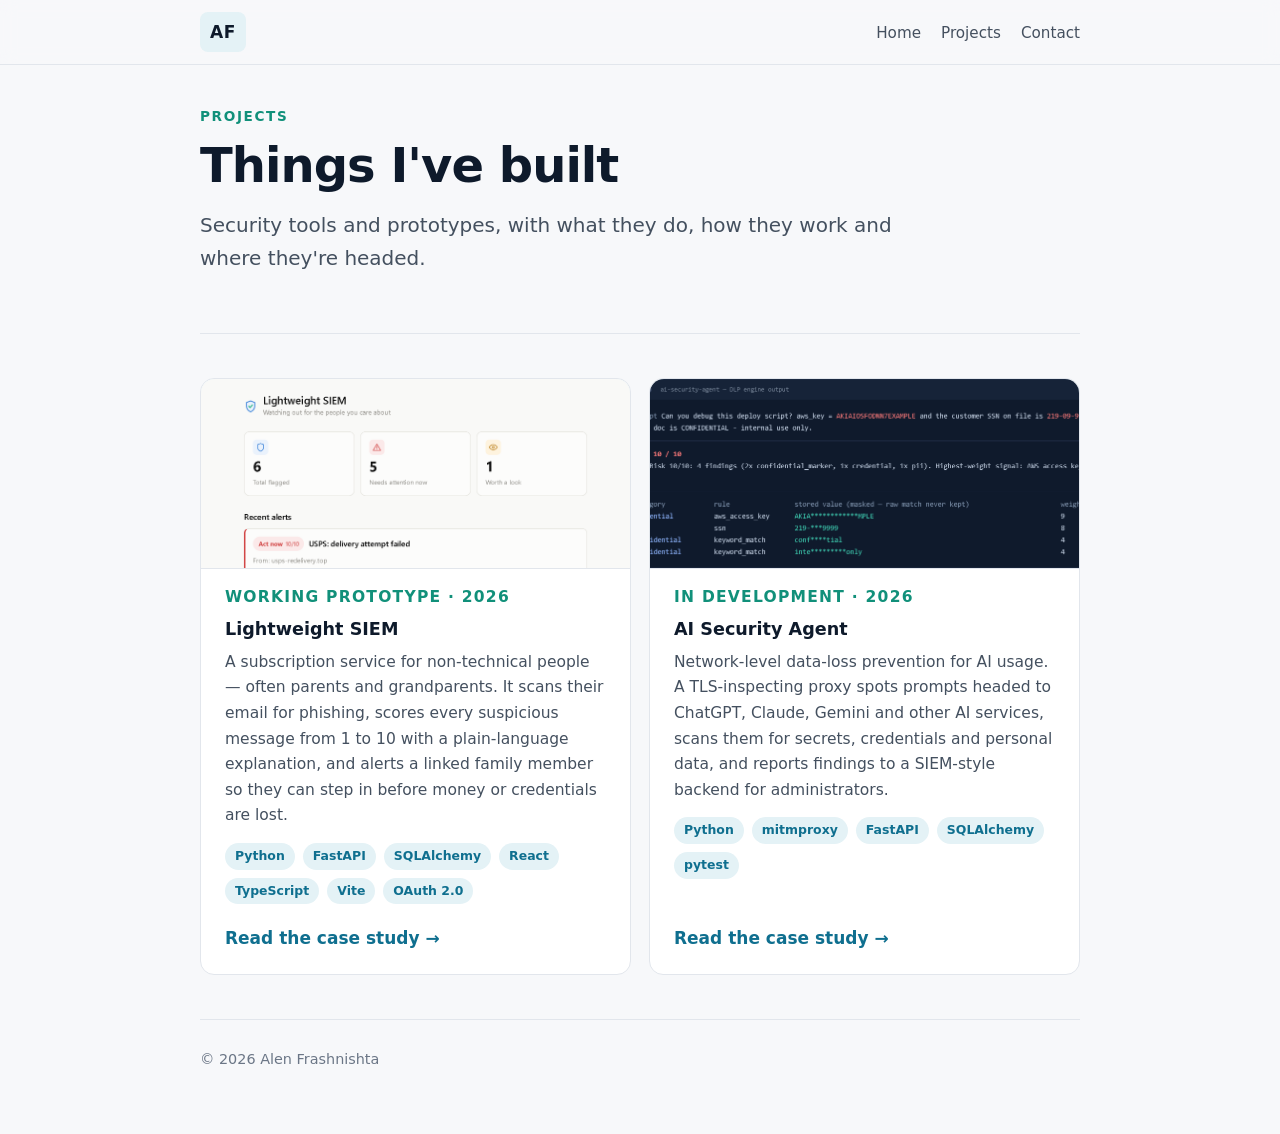
==== projects/index.html @ 6290de43 "Initial portfolio site Static HTML/CSS portfolio with a data-driven projects section: one JSON file " ====
<!doctype html>
<html lang="en">
<head>
  <meta charset="utf-8">
  <meta name="viewport" content="width=device-width, initial-scale=1">
  <meta http-equiv="Content-Security-Policy" content="default-src &#x27;none&#x27;; style-src &#x27;self&#x27;; img-src &#x27;self&#x27; data:; base-uri &#x27;none&#x27;; form-action &#x27;none&#x27;">
  <meta name="referrer" content="no-referrer">
  <title>Projects — Alen Frashnishta</title>
  <meta name="description" content="Security tools and prototypes by Alen Frashnishta.">
  <link rel="icon" href="../favicon.svg" type="image/svg+xml">
  <link rel="stylesheet" href="../styles.css">
</head>
<body>
  <a class="skip" href="#main">Skip to content</a>
  <header class="top">
    <nav class="wrap nav" aria-label="Primary">
      <a class="brand" href="../index.html">AF</a>
      <ul>
        <li><a href="../index.html">Home</a></li>
        <li><a href="../projects/index.html">Projects</a></li>
        <li><a href="../index.html#contact">Contact</a></li>
      </ul>
    </nav>
  </header>
  <main id="main">
    <section class="wrap pagehead">
      <p class="eyebrow">Projects</p>
      <h1>Things I've built</h1>
      <p class="lead">Security tools and prototypes, with what they do, how they work and where they're headed.</p>
    </section>
    <section class="wrap">
      <div class="cards">
        <article class="card">
          <a class="card-thumb" href="../projects/lightweight-siem/index.html" tabindex="-1" aria-hidden="true"><img src="../assets/projects/lightweight-siem/dashboard-light.png" alt="Lightweight SIEM dashboard in light mode showing summary tiles and a list of flagged emails with severity badges." width="1800" height="2180" loading="lazy"></a>
          <p class="status">Working prototype · 2026</p>
          <h3><a href="../projects/lightweight-siem/index.html">Lightweight SIEM</a></h3>
          <p>A subscription service for non-technical people — often parents and grandparents. It scans their email for phishing, scores every suspicious message from 1 to 10 with a plain-language explanation, and alerts a linked family member so they can step in before money or credentials are lost.</p>
          <p class="tags"><span>Python</span><span>FastAPI</span><span>SQLAlchemy</span><span>React</span><span>TypeScript</span><span>Vite</span><span>OAuth 2.0</span></p>
          <a class="more" href="../projects/lightweight-siem/index.html">Read the case study →</a>
        </article>
        <article class="card">
          <a class="card-thumb" href="../projects/ai-security-agent/index.html" tabindex="-1" aria-hidden="true"><img src="../assets/projects/ai-security-agent/dlp-engine-output.png" alt="Terminal output showing a prompt containing a fake AWS key and SSN, scored 10 out of 10, with each finding listed using a masked value." width="1960" height="762" loading="lazy"></a>
          <p class="status">In development · 2026</p>
          <h3><a href="../projects/ai-security-agent/index.html">AI Security Agent</a></h3>
          <p>Network-level data-loss prevention for AI usage. A TLS-inspecting proxy spots prompts headed to ChatGPT, Claude, Gemini and other AI services, scans them for secrets, credentials and personal data, and reports findings to a SIEM-style backend for administrators.</p>
          <p class="tags"><span>Python</span><span>mitmproxy</span><span>FastAPI</span><span>SQLAlchemy</span><span>pytest</span></p>
          <a class="more" href="../projects/ai-security-agent/index.html">Read the case study →</a>
        </article>
      </div>
    </section>
  </main>
  <footer class="wrap foot">
    <p>© 2026 Alen Frashnishta</p>
  </footer>
</body>
</html>
---- styles.css ----
:root {
  color-scheme: light;
  --bg: #f7f8fa;
  --surface: #ffffff;
  --ink: #0e1a2b;
  --ink-2: #44505f;
  --muted: #6b7686;
  --line: #e2e6ec;
  --accent: #0f6f8f;
  --accent-ink: #ffffff;
  --accent-soft: #e4f2f6;
  --teal: #11907a;
  --sans: system-ui, -apple-system, "Segoe UI", Roboto, sans-serif;
}

@media (prefers-color-scheme: dark) {
  :root {
    color-scheme: dark;
    --bg: #0b1320;
    --surface: #121c2d;
    --ink: #eef2f7;
    --ink-2: #b9c3d1;
    --muted: #8593a6;
    --line: #223049;
    --accent: #4cc3e0;
    --accent-ink: #06202b;
    --accent-soft: #11303d;
    --teal: #3fd1b4;
  }
}

* { box-sizing: border-box; }
html { scroll-behavior: smooth; scroll-padding-top: 72px; }
body {
  margin: 0;
  background: var(--bg);
  color: var(--ink-2);
  font: 17px/1.65 var(--sans);
  -webkit-font-smoothing: antialiased;
}
.wrap { width: min(100% - 40px, 880px); margin-inline: auto; }
a { color: var(--accent); }
a:focus-visible, .btn:focus-visible { outline: 3px solid var(--accent); outline-offset: 3px; border-radius: 4px; }
.skip { position: absolute; left: -999px; top: 8px; background: var(--surface); padding: 8px 14px; border-radius: 6px; z-index: 10; }
.skip:focus { left: 8px; }

h1, h2, h3 { color: var(--ink); line-height: 1.2; margin: 0; }
h2 { font-size: 1.5rem; margin-bottom: 20px; letter-spacing: -0.01em; }
h2::after { content: ""; display: block; width: 36px; height: 3px; background: var(--teal); border-radius: 2px; margin-top: 10px; }
h3 { font-size: 1.1rem; }
section { padding-block: 44px; border-top: 1px solid var(--line); }
section.hero { border-top: 0; }
p { margin: 0 0 14px; }

/* Nav */
.top { position: sticky; top: 0; z-index: 5; background: color-mix(in srgb, var(--bg) 88%, transparent); backdrop-filter: blur(8px); border-bottom: 1px solid var(--line); }
.nav { display: flex; align-items: center; justify-content: space-between; padding-block: 12px; }
.brand { font-weight: 800; letter-spacing: .04em; color: var(--ink); text-decoration: none; background: var(--accent-soft); padding: 6px 10px; border-radius: 8px; }
.nav ul { display: flex; gap: 20px; list-style: none; margin: 0; padding: 0; flex-wrap: wrap; }
.nav ul a { color: var(--ink-2); text-decoration: none; font-size: .95rem; }
.nav ul a:hover { color: var(--accent); }

/* Hero */
.hero { padding-block: 72px 56px; }
.eyebrow { color: var(--teal); font-weight: 700; text-transform: uppercase; letter-spacing: .12em; font-size: .85rem; margin-bottom: 10px; }
.hero h1 { font-size: clamp(2.2rem, 6vw, 3.6rem); letter-spacing: -0.03em; margin-bottom: 18px; }
.lead { font-size: 1.25rem; color: var(--ink-2); max-width: 36em; }
.stats { list-style: none; padding: 0; margin: 32px 0; display: grid; grid-template-columns: repeat(auto-fit, minmax(150px, 1fr)); gap: 12px; }
.stats li { background: var(--surface); border: 1px solid var(--line); border-radius: 12px; padding: 16px; display: flex; flex-direction: column; }
.stats strong { font-size: 1.7rem; color: var(--ink); line-height: 1.1; }
.stats span { font-size: .85rem; color: var(--muted); margin-top: 4px; }
.cta { display: flex; flex-wrap: wrap; gap: 12px; margin-top: 8px; }
.btn { display: inline-block; padding: 11px 20px; border-radius: 10px; border: 1px solid var(--line); background: var(--surface); color: var(--ink); text-decoration: none; font-weight: 600; font-size: .98rem; }
.btn:hover { border-color: var(--accent); }
.btn.primary { background: var(--accent); color: var(--accent-ink); border-color: var(--accent); }

/* Experience */
.job { background: var(--surface); border: 1px solid var(--line); border-radius: 14px; padding: 22px 24px; margin-bottom: 18px; }
.job header { margin-bottom: 12px; }
.org { color: var(--accent); font-weight: 600; }
.meta { color: var(--muted); font-size: .92rem; margin: 4px 0 0; }
.job ul { margin: 0; padding-left: 1.2em; }
.job li { margin-bottom: 8px; }
.job li::marker { color: var(--teal); }

/* Projects */
.cards { display: grid; grid-template-columns: repeat(auto-fit, minmax(280px, 1fr)); gap: 18px; }
.card { background: var(--surface); border: 1px solid var(--line); border-radius: 14px; padding: 22px 24px; display: flex; flex-direction: column; }
.card h3 { margin-bottom: 10px; }
.card p { font-size: .97rem; }
.tags { display: flex; flex-wrap: wrap; gap: 8px; }
.tags span { background: var(--accent-soft); color: var(--accent); font-size: .78rem; font-weight: 600; padding: 3px 10px; border-radius: 999px; }

.card h3 a { color: var(--ink); text-decoration: none; }
.card h3 a:hover { color: var(--accent); }
.card-thumb { display: block; margin: -22px -24px 16px; height: 190px; overflow: hidden; border-radius: 14px 14px 0 0; border-bottom: 1px solid var(--line); background: var(--accent-soft); }
.card-thumb img { width: 100%; height: 100%; object-fit: cover; object-position: top; display: block; }
.card .more { margin-top: auto; padding-top: 6px; font-weight: 600; text-decoration: none; }
.card .more:hover { text-decoration: underline; }
.status { color: var(--teal); font-weight: 700; font-size: .8rem; text-transform: uppercase; letter-spacing: .08em; margin-bottom: 8px; }
.all { margin: 22px 0 0; font-weight: 600; }

/* Project pages */
.pagehead { padding-top: 40px; border-top: 0; }
.pagehead h1 { font-size: clamp(2rem, 5vw, 3rem); letter-spacing: -0.02em; margin-bottom: 14px; }
.crumbs { color: var(--muted); font-size: .92rem; margin: 28px 0 0; }
.crumbs a { color: var(--muted); }
.project > section:first-of-type { border-top: 1px solid var(--line); margin-top: 28px; }
.bullets { padding-left: 1.2em; margin: 0; }
.bullets li { margin-bottom: 8px; }
.bullets li::marker { color: var(--teal); }
.gallery { display: grid; grid-template-columns: repeat(auto-fit, minmax(280px, 1fr)); gap: 22px; align-items: start; }
.shot { margin: 0; }
.shot.wide { grid-column: 1 / -1; }
.shot img { width: 100%; height: auto; display: block; border: 1px solid var(--line); border-radius: 12px; background: var(--surface); }
.shot figcaption { color: var(--muted); font-size: .9rem; margin-top: 10px; }

/* Skills */
.skills { display: grid; grid-template-columns: repeat(auto-fit, minmax(300px, 1fr)); gap: 14px 28px; margin: 0; }
.skills dt { color: var(--ink); font-weight: 700; font-size: .95rem; }
.skills dd { margin: 2px 0 0; font-size: .95rem; color: var(--ink-2); }

/* Credentials */
.cols { display: grid; grid-template-columns: repeat(auto-fit, minmax(280px, 1fr)); gap: 28px; }
.cols h3 { margin-bottom: 12px; }
.plain { list-style: none; padding: 0; margin: 0; }
.plain li { padding: 10px 0; border-bottom: 1px solid var(--line); }
.plain li strong { color: var(--ink); }
.plain li span { display: block; color: var(--muted); font-size: .88rem; }

.foot { padding-block: 28px 48px; border-top: 1px solid var(--line); color: var(--muted); font-size: .9rem; }

@media (max-width: 560px) {
  body { font-size: 16px; }
  .nav ul { gap: 12px; font-size: .9rem; }
  .hero { padding-block: 44px 32px; }
}

@media print {
  .top, .cta { display: none; }
  body { background: #fff; color: #000; }
}
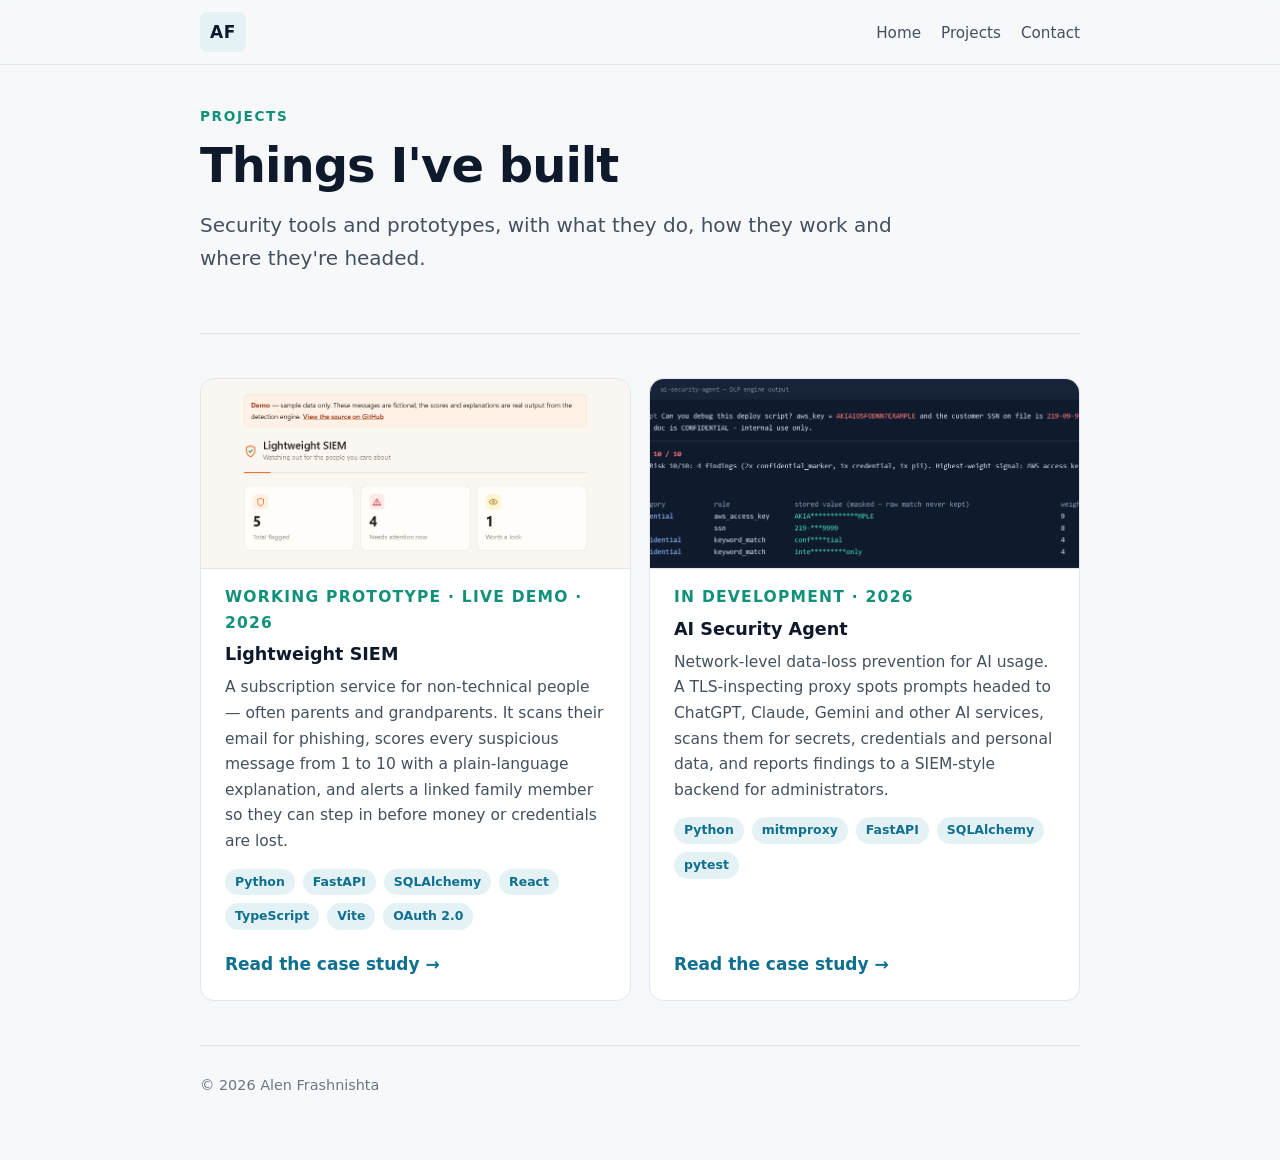
==== commit 5f8d4f8e: "Lightweight SIEM: link live demo, refresh screenshots with orange theme Co-Authored-By: Claude Opus " ====
--- a/projects/index.html
+++ b/projects/index.html
@@ -31,8 +31,8 @@
     <section class="wrap">
       <div class="cards">
         <article class="card">
-          <a class="card-thumb" href="../projects/lightweight-siem/index.html" tabindex="-1" aria-hidden="true"><img src="../assets/projects/lightweight-siem/dashboard-light.png" alt="Lightweight SIEM dashboard in light mode showing summary tiles and a list of flagged emails with severity badges." width="1800" height="2180" loading="lazy"></a>
-          <p class="status">Working prototype · 2026</p>
+          <a class="card-thumb" href="../projects/lightweight-siem/index.html" tabindex="-1" aria-hidden="true"><img src="../assets/projects/lightweight-siem/dashboard-light.png" alt="Lightweight SIEM dashboard in light mode showing summary tiles and a list of flagged emails with severity badges." width="1800" height="3564" loading="lazy"></a>
+          <p class="status">Working prototype · live demo · 2026</p>
           <h3><a href="../projects/lightweight-siem/index.html">Lightweight SIEM</a></h3>
           <p>A subscription service for non-technical people — often parents and grandparents. It scans their email for phishing, scores every suspicious message from 1 to 10 with a plain-language explanation, and alerts a linked family member so they can step in before money or credentials are lost.</p>
           <p class="tags"><span>Python</span><span>FastAPI</span><span>SQLAlchemy</span><span>React</span><span>TypeScript</span><span>Vite</span><span>OAuth 2.0</span></p>
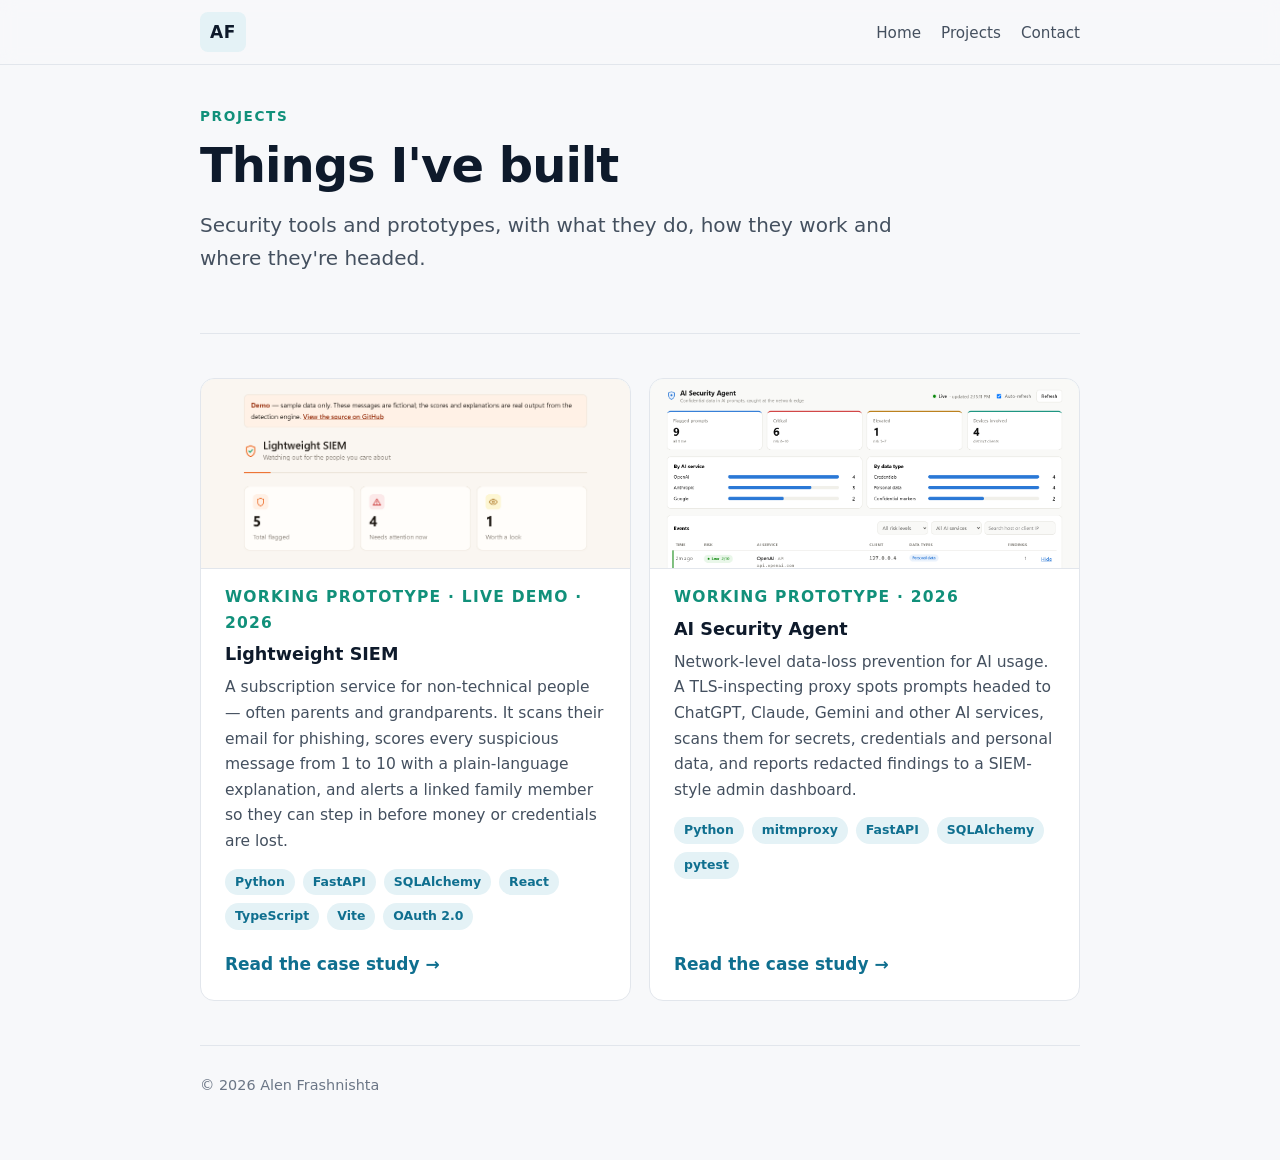
==== commit 81f353ac: "AI Security Agent: admin dashboard screenshots, live-traffic validation, updated architecture Co-Aut" ====
--- a/projects/index.html
+++ b/projects/index.html
@@ -39,10 +39,10 @@
           <a class="more" href="../projects/lightweight-siem/index.html">Read the case study →</a>
         </article>
         <article class="card">
-          <a class="card-thumb" href="../projects/ai-security-agent/index.html" tabindex="-1" aria-hidden="true"><img src="../assets/projects/ai-security-agent/dlp-engine-output.png" alt="Terminal output showing a prompt containing a fake AWS key and SSN, scored 10 out of 10, with each finding listed using a masked value." width="1960" height="762" loading="lazy"></a>
-          <p class="status">In development · 2026</p>
+          <a class="card-thumb" href="../projects/ai-security-agent/index.html" tabindex="-1" aria-hidden="true"><img src="../assets/projects/ai-security-agent/dashboard-light.png" alt="AI Security Agent admin dashboard in light mode: summary tiles, breakdown by AI service and data type, and a table of flagged prompts with risk badges." width="2560" height="2300" loading="lazy"></a>
+          <p class="status">Working prototype · 2026</p>
           <h3><a href="../projects/ai-security-agent/index.html">AI Security Agent</a></h3>
-          <p>Network-level data-loss prevention for AI usage. A TLS-inspecting proxy spots prompts headed to ChatGPT, Claude, Gemini and other AI services, scans them for secrets, credentials and personal data, and reports findings to a SIEM-style backend for administrators.</p>
+          <p>Network-level data-loss prevention for AI usage. A TLS-inspecting proxy spots prompts headed to ChatGPT, Claude, Gemini and other AI services, scans them for secrets, credentials and personal data, and reports redacted findings to a SIEM-style admin dashboard.</p>
           <p class="tags"><span>Python</span><span>mitmproxy</span><span>FastAPI</span><span>SQLAlchemy</span><span>pytest</span></p>
           <a class="more" href="../projects/ai-security-agent/index.html">Read the case study →</a>
         </article>
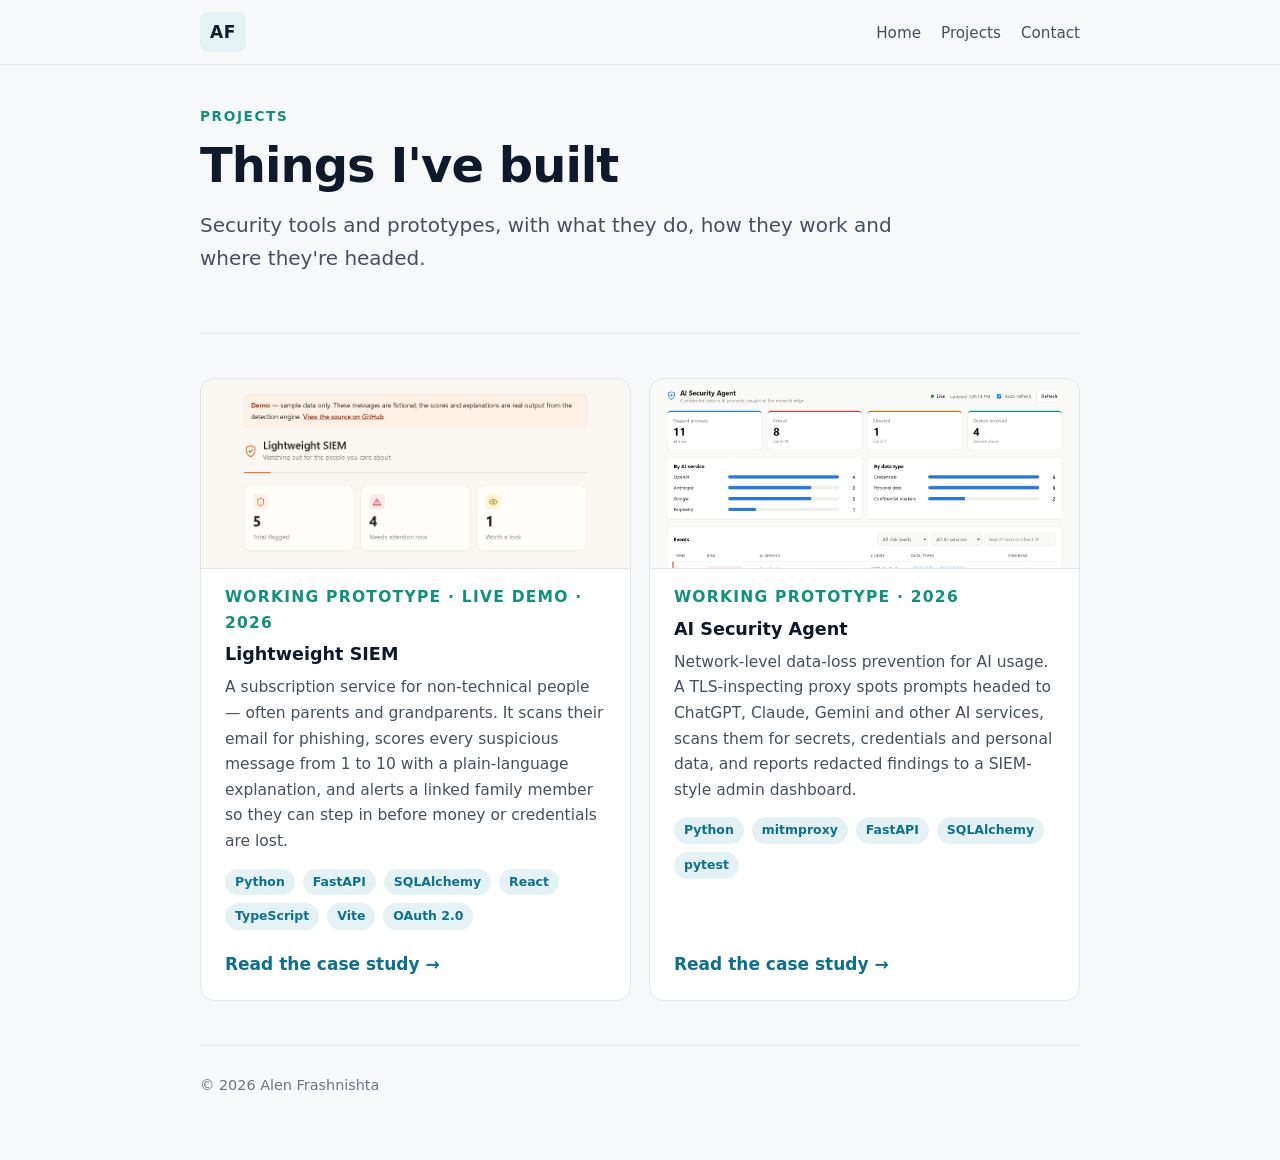
==== commit 513b3b3c: "AI Security Agent: browser web-UI findings, coverage table, refreshed dashboard shots - New Coverage" ====
--- a/projects/index.html
+++ b/projects/index.html
@@ -39,7 +39,7 @@
           <a class="more" href="../projects/lightweight-siem/index.html">Read the case study →</a>
         </article>
         <article class="card">
-          <a class="card-thumb" href="../projects/ai-security-agent/index.html" tabindex="-1" aria-hidden="true"><img src="../assets/projects/ai-security-agent/dashboard-light.png" alt="AI Security Agent admin dashboard in light mode: summary tiles, breakdown by AI service and data type, and a table of flagged prompts with risk badges." width="2560" height="2300" loading="lazy"></a>
+          <a class="card-thumb" href="../projects/ai-security-agent/index.html" tabindex="-1" aria-hidden="true"><img src="../assets/projects/ai-security-agent/dashboard-light.png" alt="AI Security Agent admin dashboard in light mode: summary tiles, breakdown by AI service and data type, and a table of flagged prompts with risk badges." width="2560" height="2500" loading="lazy"></a>
           <p class="status">Working prototype · 2026</p>
           <h3><a href="../projects/ai-security-agent/index.html">AI Security Agent</a></h3>
           <p>Network-level data-loss prevention for AI usage. A TLS-inspecting proxy spots prompts headed to ChatGPT, Claude, Gemini and other AI services, scans them for secrets, credentials and personal data, and reports redacted findings to a SIEM-style admin dashboard.</p>
--- a/styles.css
+++ b/styles.css
@@ -115,6 +115,20 @@
 .shot img { width: 100%; height: auto; display: block; border: 1px solid var(--line); border-radius: 12px; background: var(--surface); }
 .shot figcaption { color: var(--muted); font-size: .9rem; margin-top: 10px; }
 
+.table-scroll { overflow-x: auto; position: relative; }
+.coverage { width: 100%; border-collapse: collapse; min-width: 640px; font-size: .93rem; }
+.coverage th, .coverage td { text-align: left; padding: 10px 12px; border-bottom: 1px solid var(--line); vertical-align: top; }
+.coverage thead th { font-size: .75rem; text-transform: uppercase; letter-spacing: .06em; color: var(--muted); }
+.coverage tbody th { color: var(--ink); font-weight: 600; white-space: nowrap; }
+.cov { display: inline-block; padding: 2px 10px; border-radius: 999px; font-size: .78rem; font-weight: 700; white-space: nowrap; }
+.cov--verified { background: #e1f4e1; color: #0a6b0a; }
+.cov--unverified { background: #fdf0d5; color: #8a5a00; }
+.cov--unsupported { background: var(--accent-soft); color: var(--muted); }
+@media (prefers-color-scheme: dark) {
+  .cov--verified { background: #12291a; color: #5fd35f; }
+  .cov--unverified { background: #332708; color: #fab219; }
+}
+
 /* Skills */
 .skills { display: grid; grid-template-columns: repeat(auto-fit, minmax(300px, 1fr)); gap: 14px 28px; margin: 0; }
 .skills dt { color: var(--ink); font-weight: 700; font-size: .95rem; }
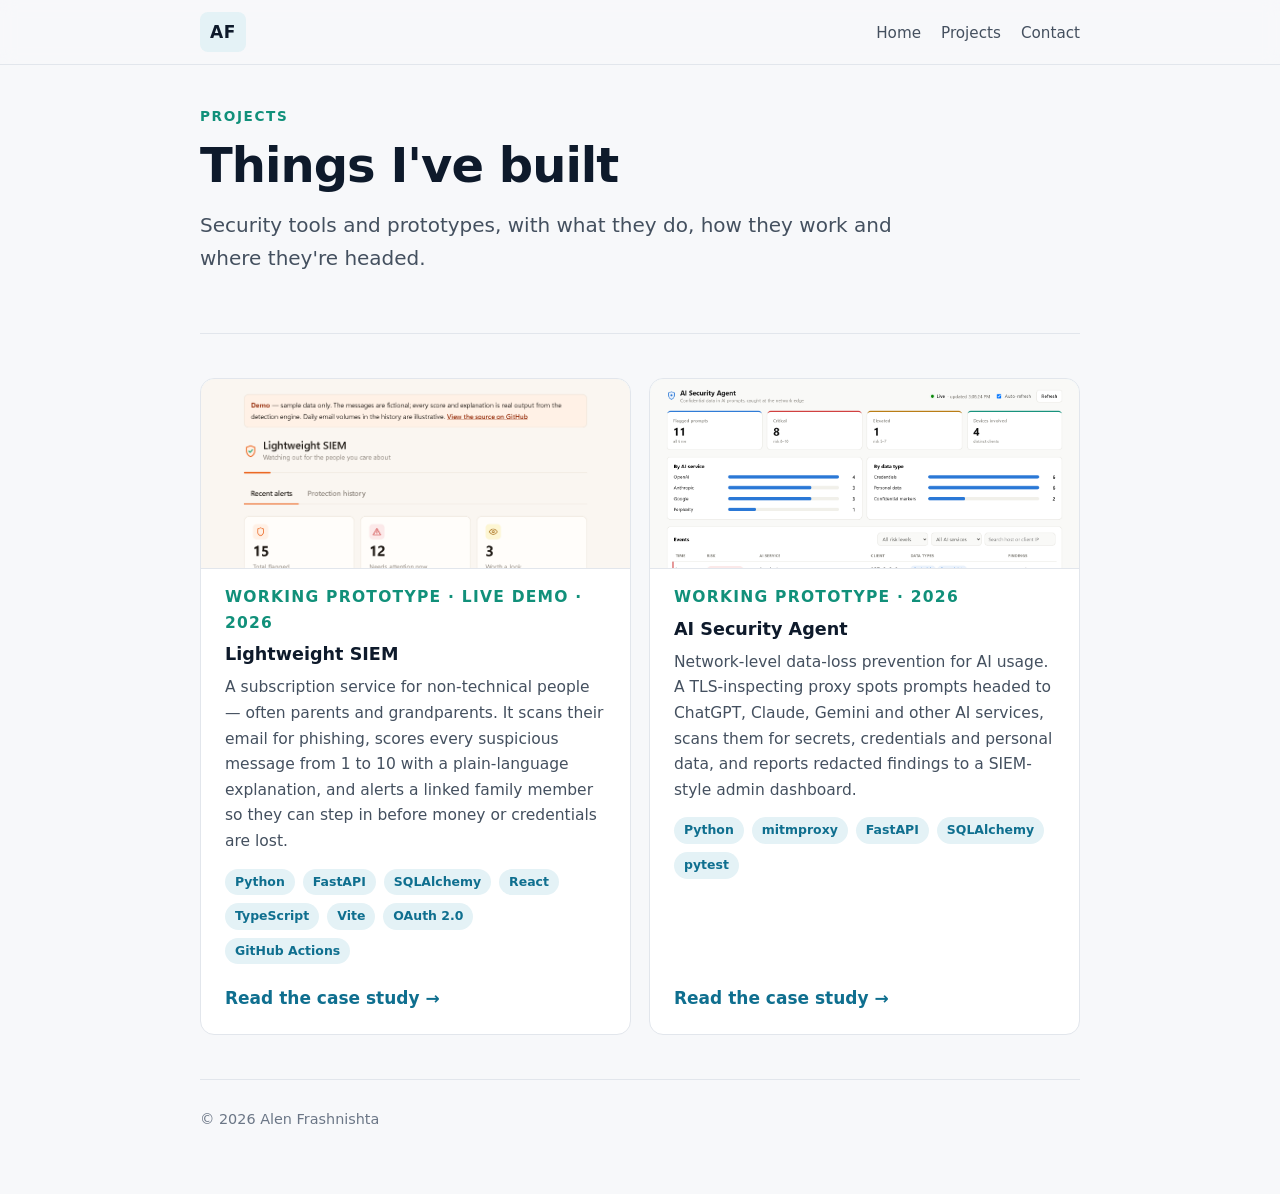
==== commit 30df8d61: "Lightweight SIEM: protection history, scam detection, new screenshots Co-Authored-By: Claude Opus 5." ====
--- a/projects/index.html
+++ b/projects/index.html
@@ -31,11 +31,11 @@
     <section class="wrap">
       <div class="cards">
         <article class="card">
-          <a class="card-thumb" href="../projects/lightweight-siem/index.html" tabindex="-1" aria-hidden="true"><img src="../assets/projects/lightweight-siem/dashboard-light.png" alt="Lightweight SIEM dashboard in light mode showing summary tiles and a list of flagged emails with severity badges." width="1800" height="3564" loading="lazy"></a>
+          <a class="card-thumb" href="../projects/lightweight-siem/index.html" tabindex="-1" aria-hidden="true"><img src="../assets/projects/lightweight-siem/dashboard-light.png" alt="Lightweight SIEM dashboard in light mode showing summary tiles and a list of flagged emails with severity badges, including bank, delivery, gift-card and fake-renewal scams." width="1800" height="2600" loading="lazy"></a>
           <p class="status">Working prototype · live demo · 2026</p>
           <h3><a href="../projects/lightweight-siem/index.html">Lightweight SIEM</a></h3>
           <p>A subscription service for non-technical people — often parents and grandparents. It scans their email for phishing, scores every suspicious message from 1 to 10 with a plain-language explanation, and alerts a linked family member so they can step in before money or credentials are lost.</p>
-          <p class="tags"><span>Python</span><span>FastAPI</span><span>SQLAlchemy</span><span>React</span><span>TypeScript</span><span>Vite</span><span>OAuth 2.0</span></p>
+          <p class="tags"><span>Python</span><span>FastAPI</span><span>SQLAlchemy</span><span>React</span><span>TypeScript</span><span>Vite</span><span>OAuth 2.0</span><span>GitHub Actions</span></p>
           <a class="more" href="../projects/lightweight-siem/index.html">Read the case study →</a>
         </article>
         <article class="card">
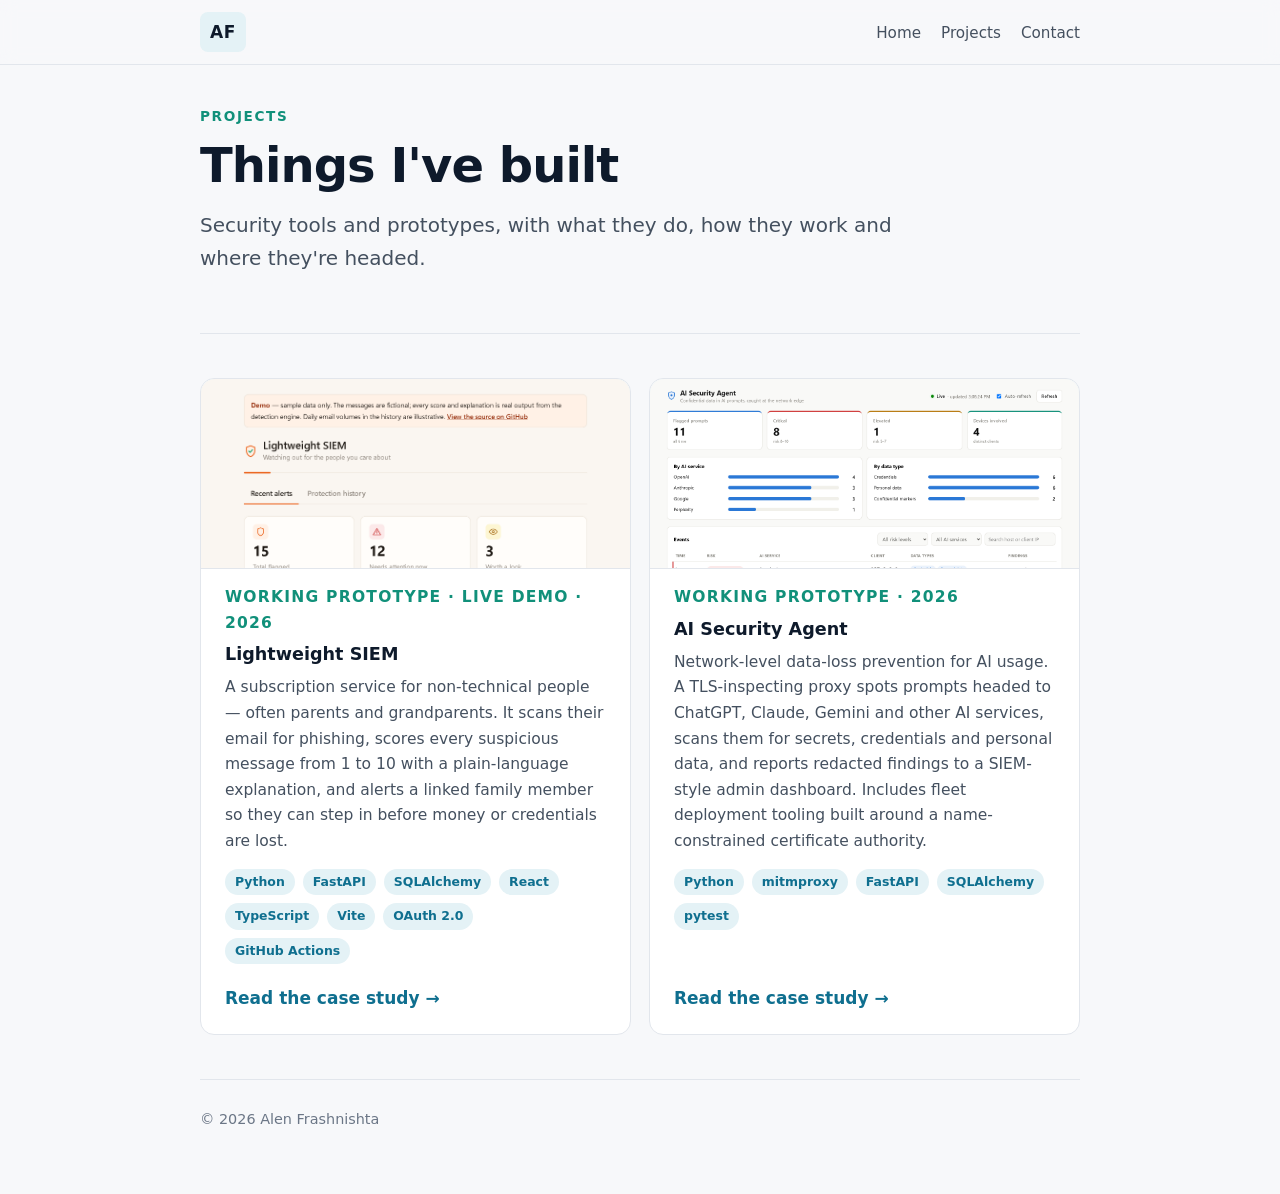
==== commit 4379b823: "AI Security Agent: deployment tooling case study, name-constraint test and rollout diagram Co-Author" ====
--- a/projects/index.html
+++ b/projects/index.html
@@ -42,7 +42,7 @@
           <a class="card-thumb" href="../projects/ai-security-agent/index.html" tabindex="-1" aria-hidden="true"><img src="../assets/projects/ai-security-agent/dashboard-light.png" alt="AI Security Agent admin dashboard in light mode: summary tiles, breakdown by AI service and data type, and a table of flagged prompts with risk badges." width="2560" height="2500" loading="lazy"></a>
           <p class="status">Working prototype · 2026</p>
           <h3><a href="../projects/ai-security-agent/index.html">AI Security Agent</a></h3>
-          <p>Network-level data-loss prevention for AI usage. A TLS-inspecting proxy spots prompts headed to ChatGPT, Claude, Gemini and other AI services, scans them for secrets, credentials and personal data, and reports redacted findings to a SIEM-style admin dashboard.</p>
+          <p>Network-level data-loss prevention for AI usage. A TLS-inspecting proxy spots prompts headed to ChatGPT, Claude, Gemini and other AI services, scans them for secrets, credentials and personal data, and reports redacted findings to a SIEM-style admin dashboard. Includes fleet deployment tooling built around a name-constrained certificate authority.</p>
           <p class="tags"><span>Python</span><span>mitmproxy</span><span>FastAPI</span><span>SQLAlchemy</span><span>pytest</span></p>
           <a class="more" href="../projects/ai-security-agent/index.html">Read the case study →</a>
         </article>
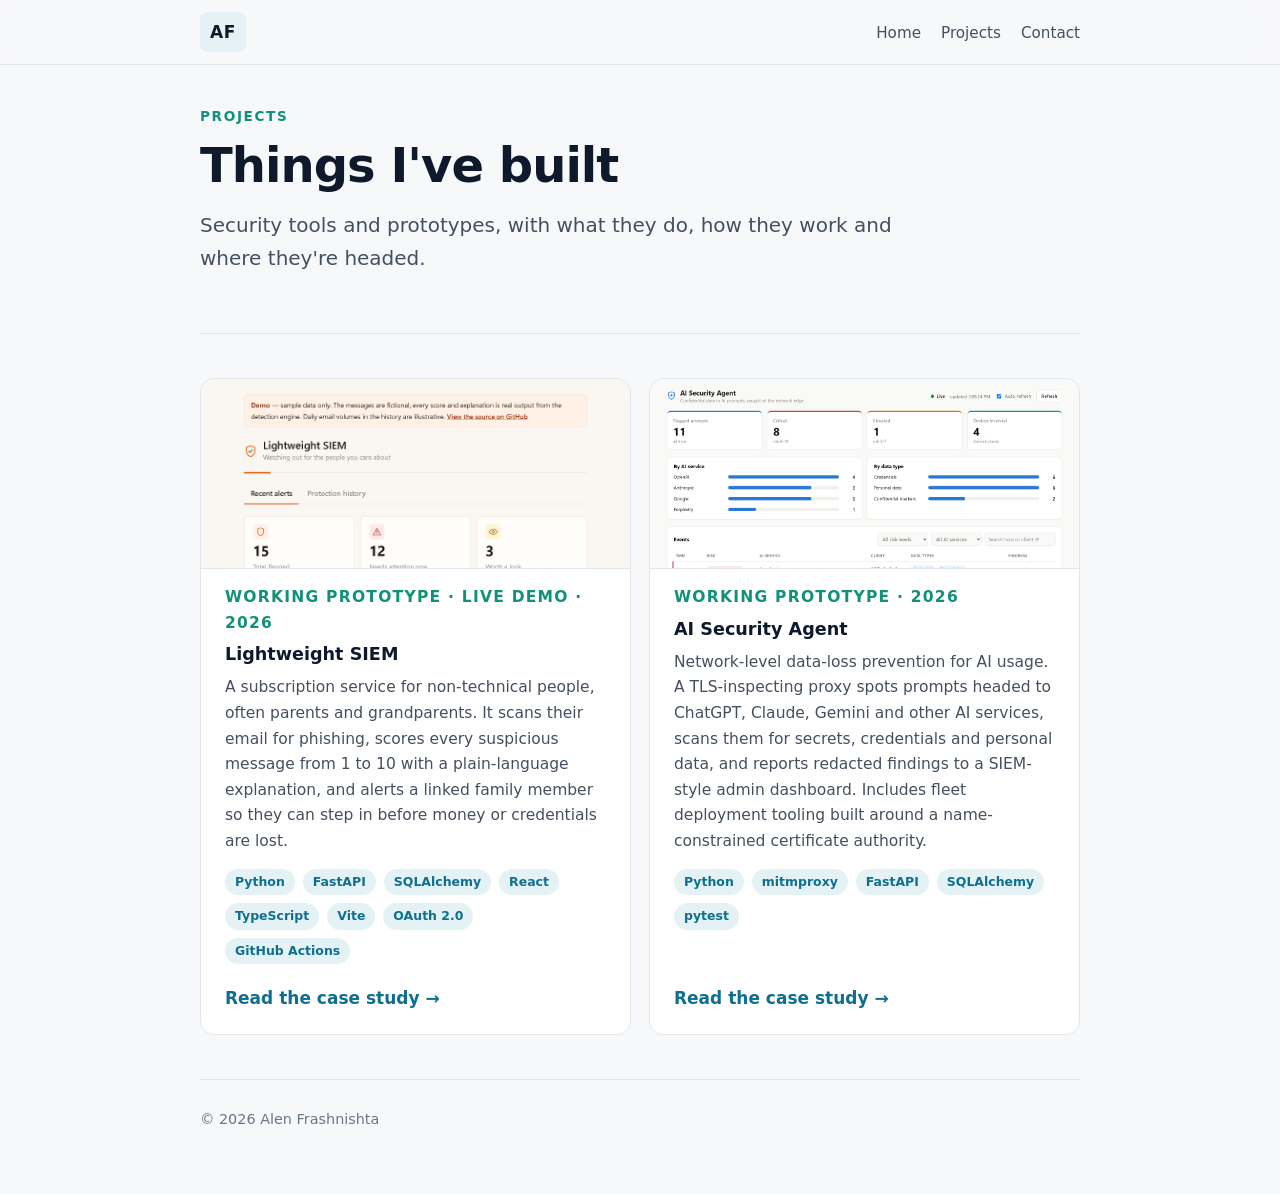
==== commit bc07c724: "Tighten wording Co-Authored-By: Claude Opus 5.5 <noreply@anthropic.com>" ====
--- a/projects/index.html
+++ b/projects/index.html
@@ -34,7 +34,7 @@
           <a class="card-thumb" href="../projects/lightweight-siem/index.html" tabindex="-1" aria-hidden="true"><img src="../assets/projects/lightweight-siem/dashboard-light.png" alt="Lightweight SIEM dashboard in light mode showing summary tiles and a list of flagged emails with severity badges, including bank, delivery, gift-card and fake-renewal scams." width="1800" height="2600" loading="lazy"></a>
           <p class="status">Working prototype · live demo · 2026</p>
           <h3><a href="../projects/lightweight-siem/index.html">Lightweight SIEM</a></h3>
-          <p>A subscription service for non-technical people — often parents and grandparents. It scans their email for phishing, scores every suspicious message from 1 to 10 with a plain-language explanation, and alerts a linked family member so they can step in before money or credentials are lost.</p>
+          <p>A subscription service for non-technical people, often parents and grandparents. It scans their email for phishing, scores every suspicious message from 1 to 10 with a plain-language explanation, and alerts a linked family member so they can step in before money or credentials are lost.</p>
           <p class="tags"><span>Python</span><span>FastAPI</span><span>SQLAlchemy</span><span>React</span><span>TypeScript</span><span>Vite</span><span>OAuth 2.0</span><span>GitHub Actions</span></p>
           <a class="more" href="../projects/lightweight-siem/index.html">Read the case study →</a>
         </article>
